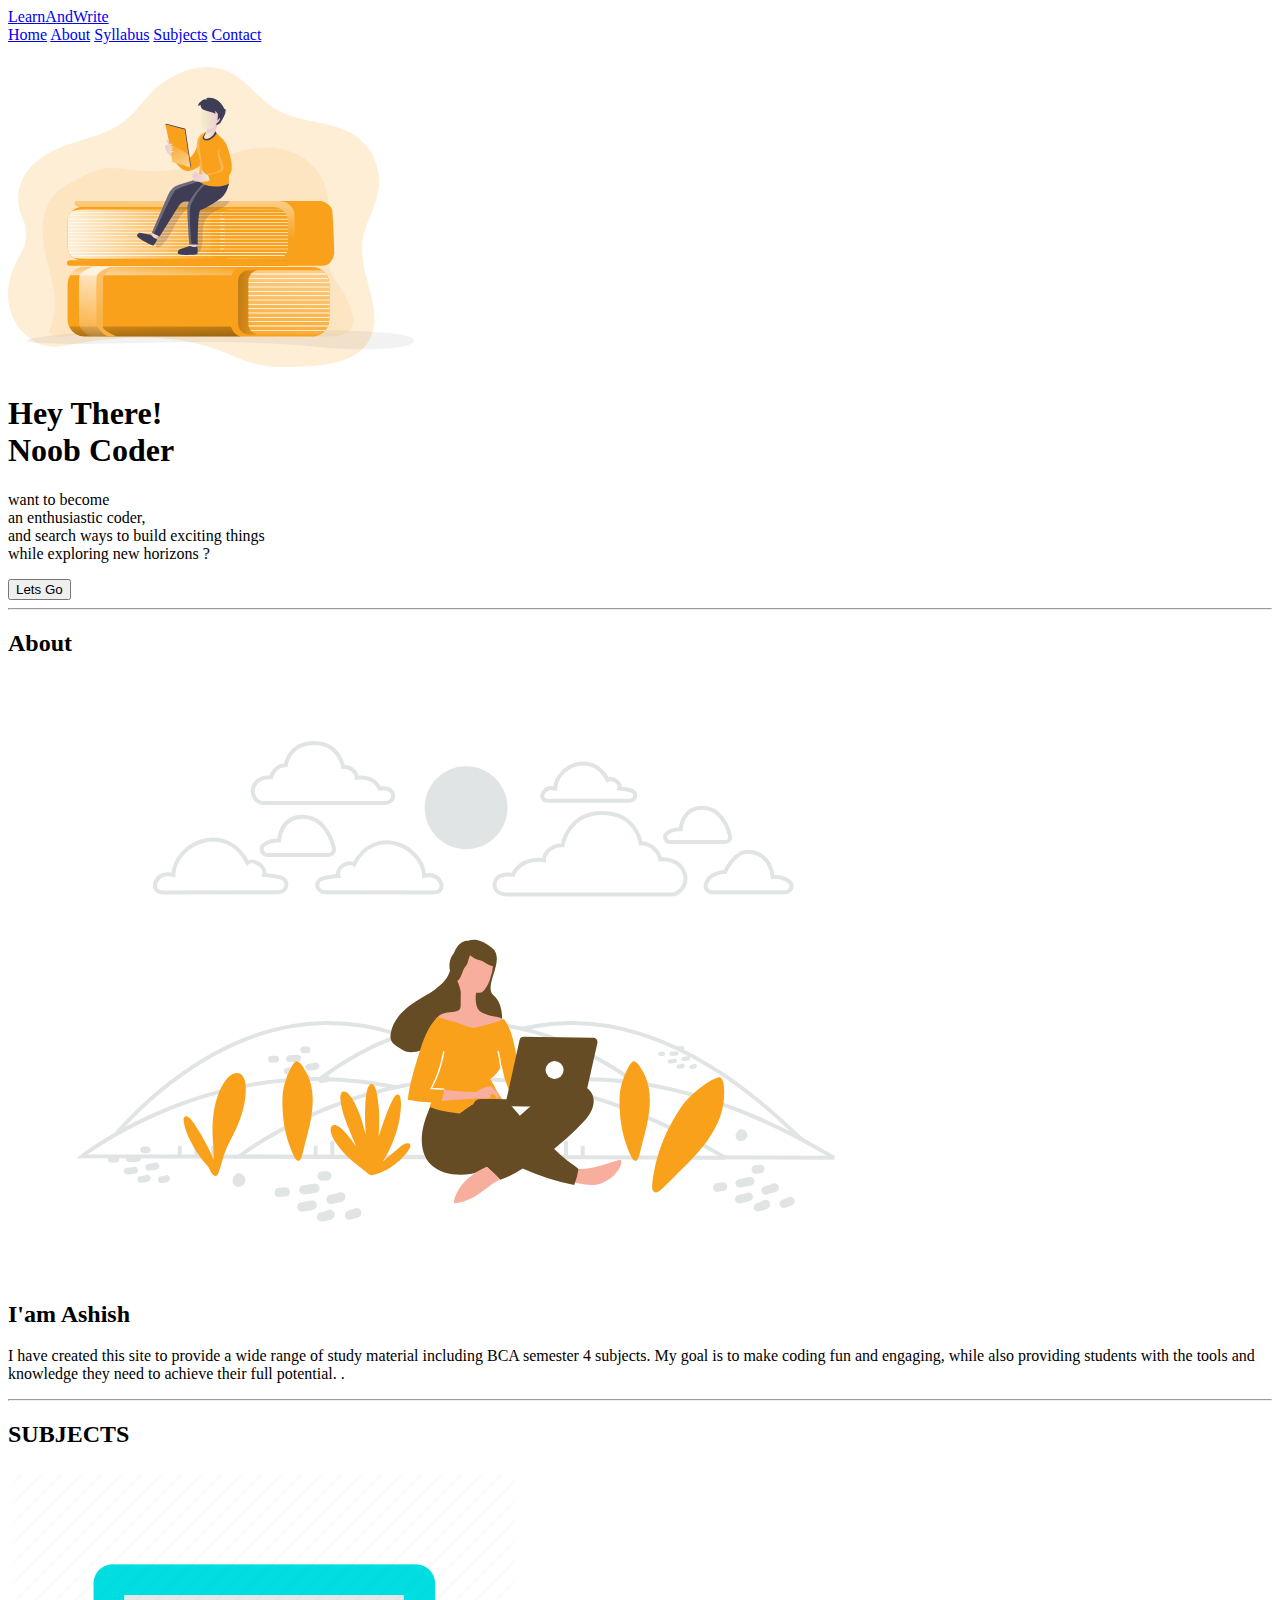
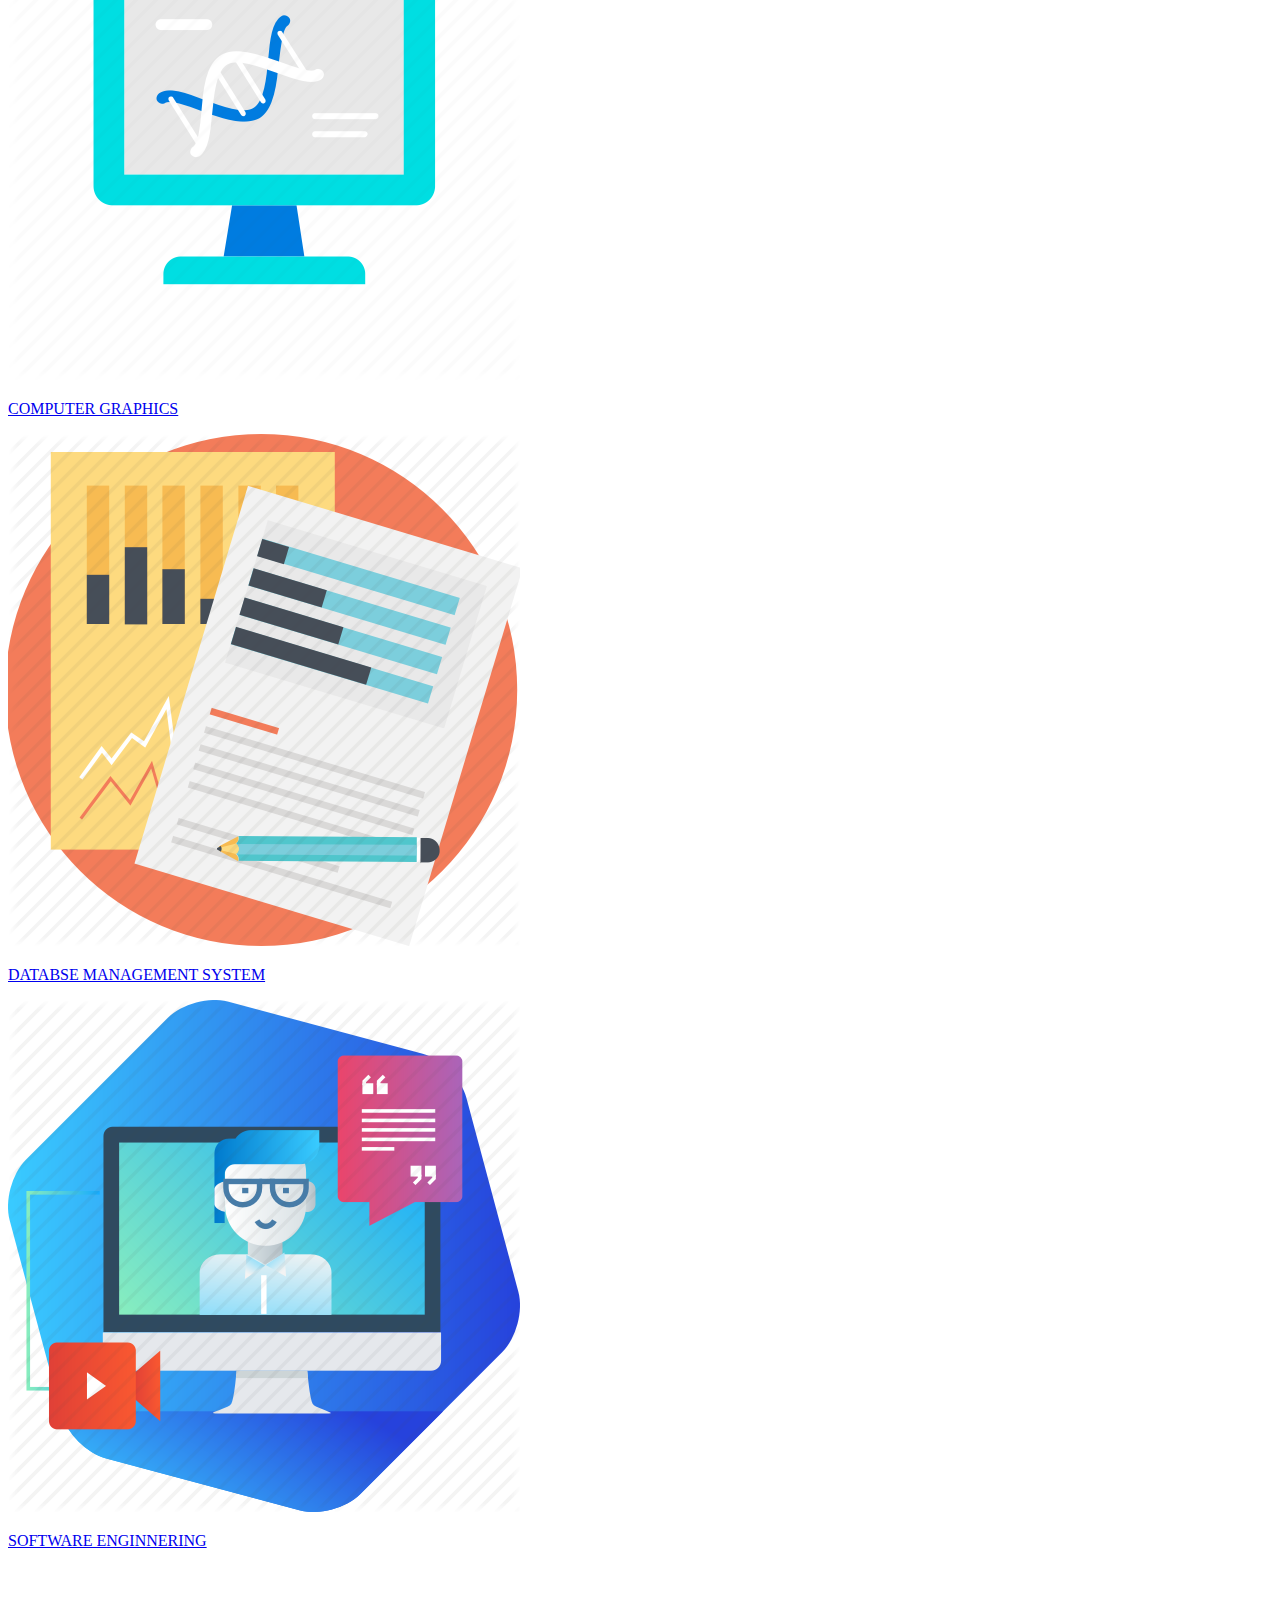
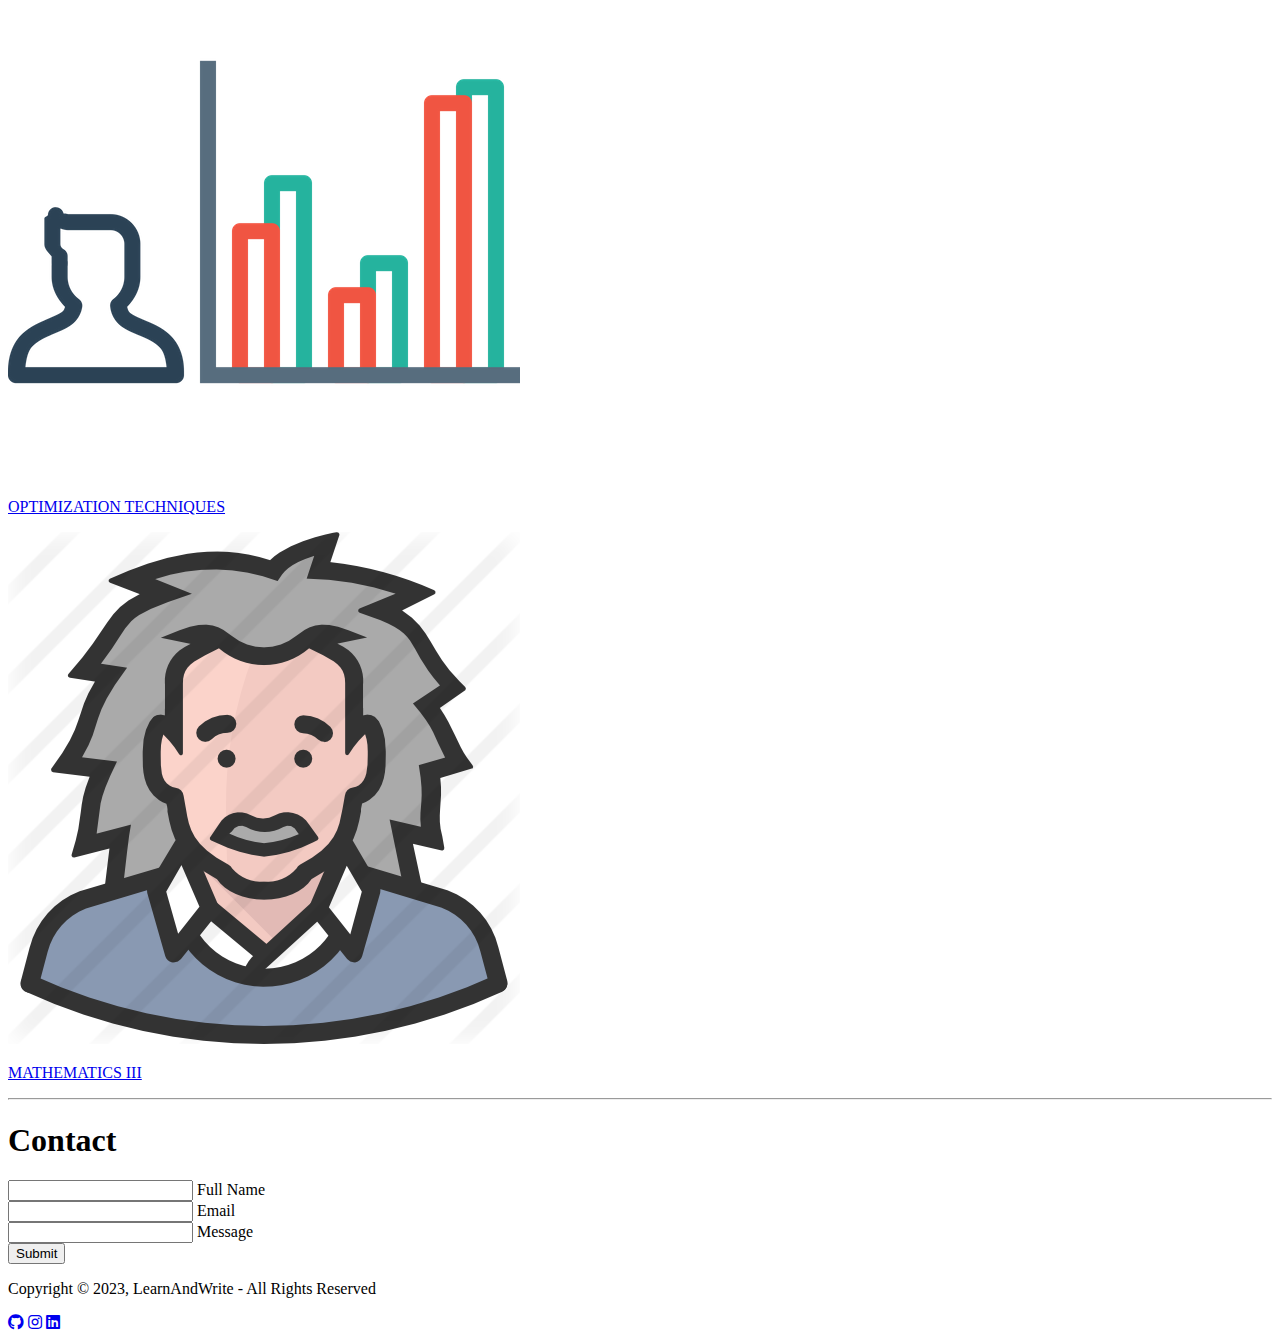
==== index.html @ 681d1bb4 "Add files via upload" ====
<!DOCTYPE html>
<html lang="en" xmlns:mso="urn:schemas-microsoft-com:office:office" xmlns:msdt="uuid:C2F41010-65B3-11d1-A29F-00AA00C14882">
<head>
  <meta charset="UTF-8" />
  <meta name="viewport" content="width=device-width, initial-scale=1.0" />
 
  <link rel="stylesheet" href="https://cdnjs.cloudflare.com/ajax/libs/font-awesome/5.15.1/css/all.min.css"/>
  <link rel="preconnect" href="https://fonts.gstatic.com" crossorigin />
  <link href="https://fonts.googleapis.com/css2?family=Baloo+Da+2:wght@400;500;600&family=Nunito:wght@300;400;600&display=swap" rel="stylesheet"/>
  <!-- <link rel="stylesheet" href="https://unpkg.com/swiper/swiper-bundle.css"> -->
  <title>bca-sem4</title>
  <link rel="stylesheet" href="/bca-sem4-main/assets/css/style.css" />
</head>
<body>

    <!-- Navbar -->
    <nav class="navbar">
        <div class="logo">
            <a href="#">
                <span>L</span>earn<span>A</span>nd<span>W</span>rite
            </a>
        </div>
        <div class="nav-list nav-link" id="sidenav">
            <a href="./index.html">Home</a>
            <a href="#about">About</a>
            <a href="https://www.vsicskanpur.org/docs/BCA-Syllabus-2021-new.pdf">Syllabus</a>
            <a href="#subjects">Subjects</a>
            <a href="#contact">Contact</a>
        </div>
    </nav>
    <!-- End of Navbar -->
    <!------------------>
    <!------ Menu ------>
    <!------------------>
    <div class="menu">
        <div class="line line-1"></div>
        <div class="line line-2"></div>
        <div class="line line-3"></div>
    </div>
    <!-- End of Menu -->


    <!------------------>
    <!-- Home section -->
    <!------------------>
    
    <h2 id="home"></h2>	
    <section class="home">
    <div class="background">
        <img src="./assets/images/home.svg" alt="background-image">
    </div>
    <!-- heading -->
    <div class="left-text">
        <h1>
            Hey There! <br>
            Noob Coder 
            <!-- <span>S</span>IMPLICITY IS THE <span>U</span> LTIMATE <span>S</span> OPHISTICATION -->
        </h1>
        <p>
            want to become  <br>
            an enthusiastic coder, <br>
            and search ways to build exciting things <br>
            while exploring new horizons ? 
        </p>
        <button onclick="window.location.href='#subjects';" class="custom-btn btn"><span>Lets Go</span></button>
        
    </div>

    </section>
    <hr>


    
    <!------------------>
    <!-- about page -->
    <!------------------>


<section class="about section " id="about">
  <h2 class="section-title">About</h2>
  <div class="about__container bd-grid">
              <div class="about__img">
                  <img src="./assets/images/about.svg" alt="about">
              </div>
                  
              <div class="content">
                      <h2 class="about__subtitle">I'am Ashish</h2>
                      <p class="about__text">I have created this site to provide a wide range of study material including BCA semester 4 subjects. My goal is to make coding fun and engaging, while also providing students with the tools and knowledge they need to achieve their full potential.  .</p>           
              </div>
  </div>
</div>
</section>
<!--  -->
<hr>
<!--  -->
    <!------------------>
    <!-- subjects page -->
    <!------------------>
	<div class="subjects-swipe" id="subjects">
  <div class="subjects" ><h2>SUBJECTS</h2></div>
  <a href="./assets/subjects/sub-1.html"><div class="s-card"><img src="./assets/images/computer-courses.png"><p>COMPUTER GRAPHICS</p></div></a>
  <a href="./assets/subjects/sub-2.html"><div class="s-card"><img src="./assets/images/papers.jpg"><p>DATABSE MANAGEMENT SYSTEM</p></div></a>
  <a href="./assets/subjects/sub-3.html"><div class="s-card"><img src="./assets/images/online-tutorials.png"><p>SOFTWARE ENGINNERING</p></div></a>
  <a href="./assets/subjects/sub-4.html"><div class="s-card"><img src="./assets/images/p3.png"><p>OPTIMIZATION TECHNIQUES</p></div></a>
  <a href="./assets/subjects/sub-5.html"><div class="s-card"><img src="./assets/images/q1.png"><p>MATHEMATICS III</p></div></a>
  
	</div>






    <!------------------>
    <!-- contact page -->
    <!------------------>
    <hr>
    <section class="contact" id="contact">
        <div class="contact-wrapper">
          <div class="contact-left"></div>
          <div class="contact-right">
            <h1 class="contact-heading">Contact</h1>
            <form>
              <div class="input-group">
                <input type="text" class="field" />
                <label class="input-label">Full Name</label>
              </div>
              <div class="input-group">
                <input type="email" class="field" />
                <label class="input-label">Email</label>
              </div>
              <div class="input-group">
                <input type="text" class="field" />
                <label class="input-label">Message</label>
                <!-- <textarea class="field"></textarea>
                <label class="message">Message</label> -->
              </div>
              <!-- <input type="submit" class="custom-btn btn" value="Submit" /> -->
              <button class="custom-btn btn"><span>Submit</span></button>
            </form>
          </div>
        </div>
      </section>
      

    <!------------------>
    <!-- footer page -->
    <!------------------>



      <footer class="footer">
        <div class="footer-content">
          <p class="copyright">
            Copyright &copy; 2023, LearnAndWrite - All Rights Reserved
          </p>
          <div class="social-list">
            <a href="https://github.com/680ashish"><i class="fab fa-github"></i></a>
            <a href="https://www.instagram.com/ashish_pandey72/"><i class="fab fa-instagram"></i></a>
            <a href="https://www.linkedin.com/in/ashish-pandey-18b52825a/"><i class="fab fa-linkedin"></i></a>
          </div>
        </div>
      </footer>
          </div>





  
    <!-- <script src="https://unpkg.com/swiper/swiper-bundle.js"></script> -->
    <script src="./assets/js/script.js"></script>
</body>
</html>
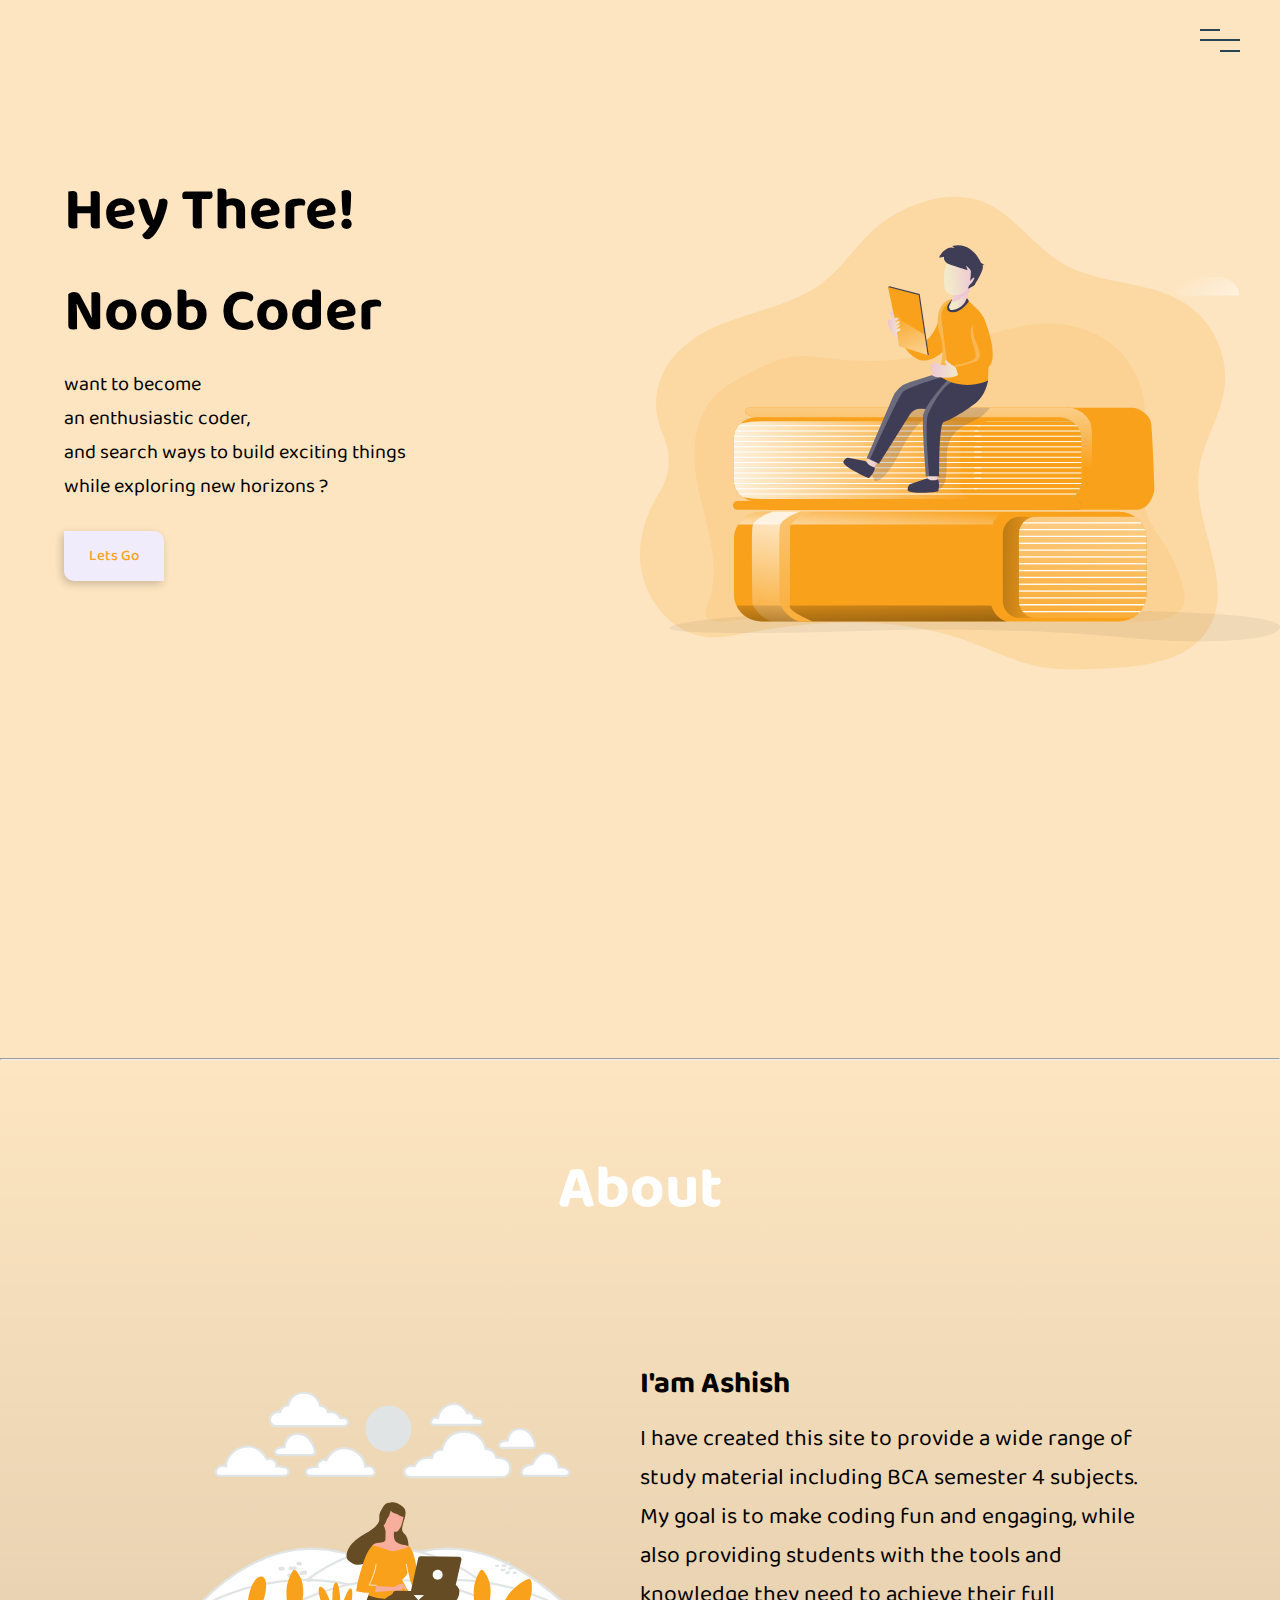
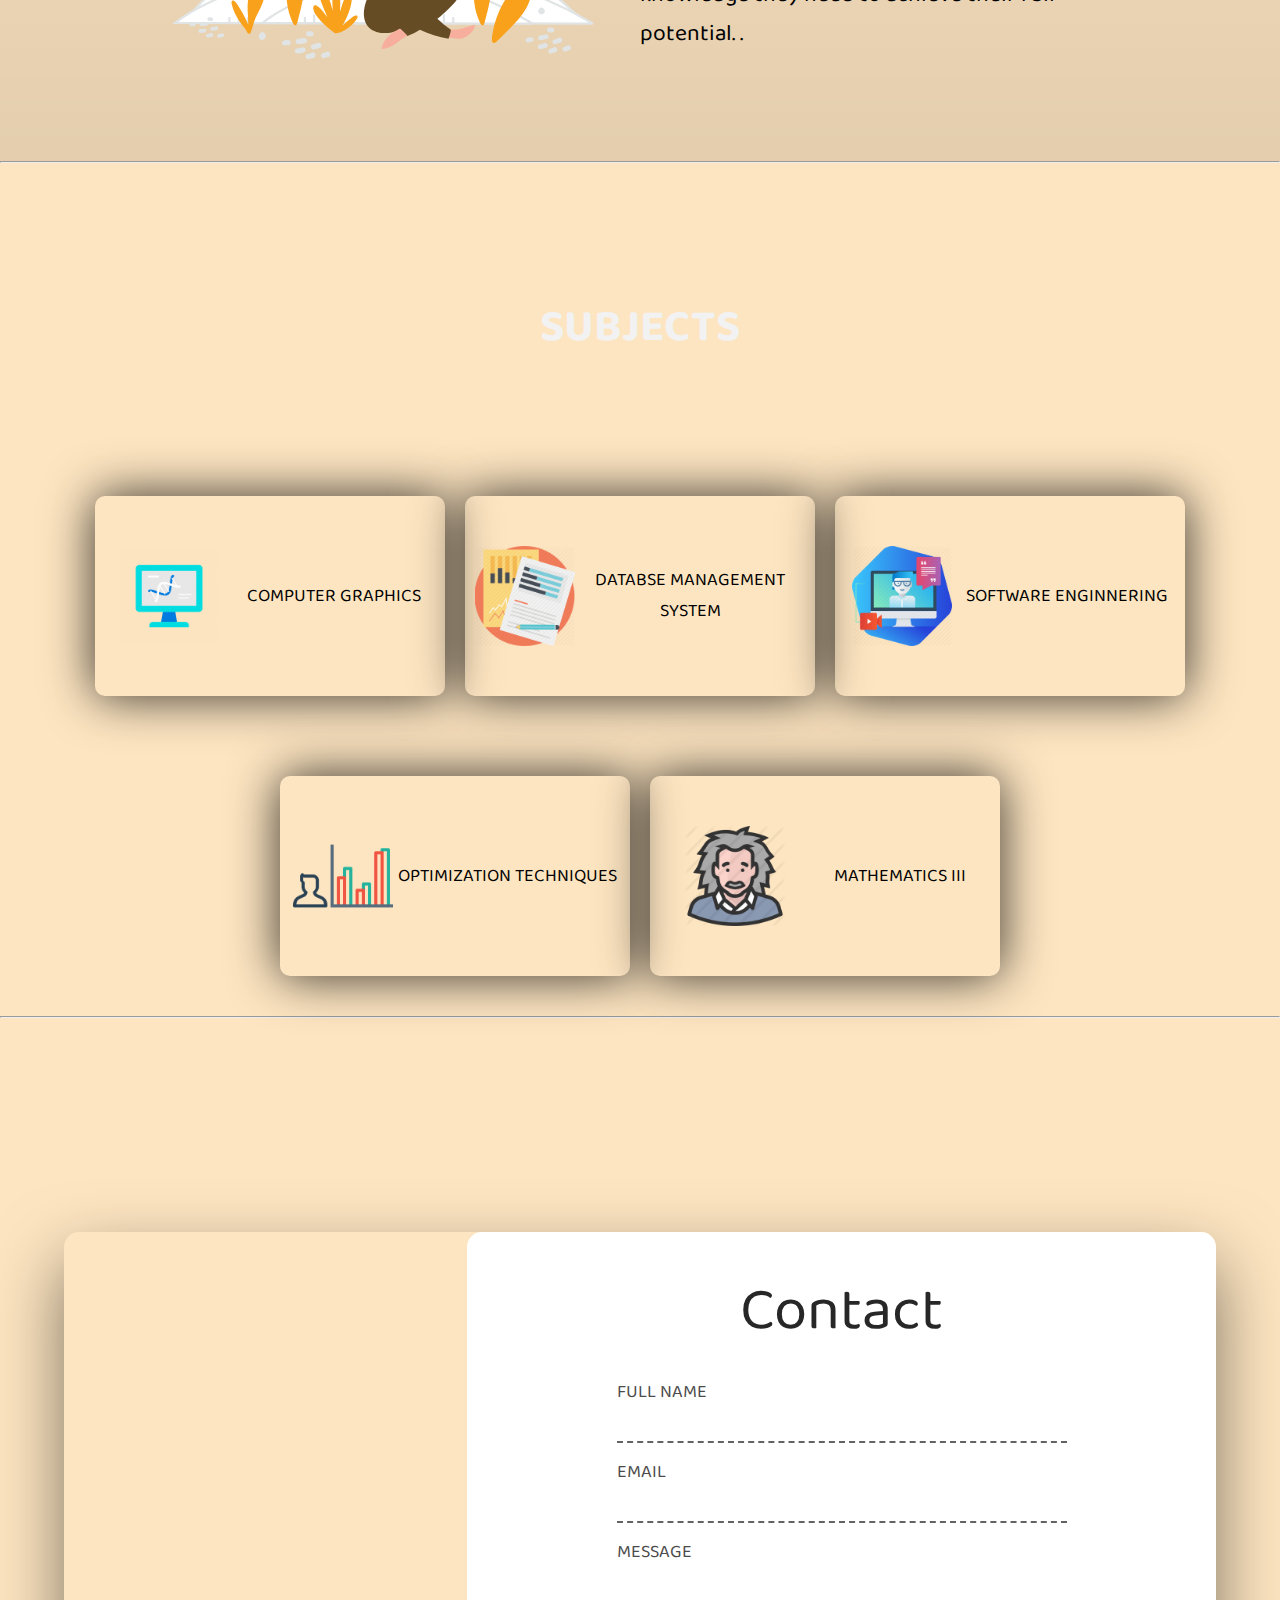
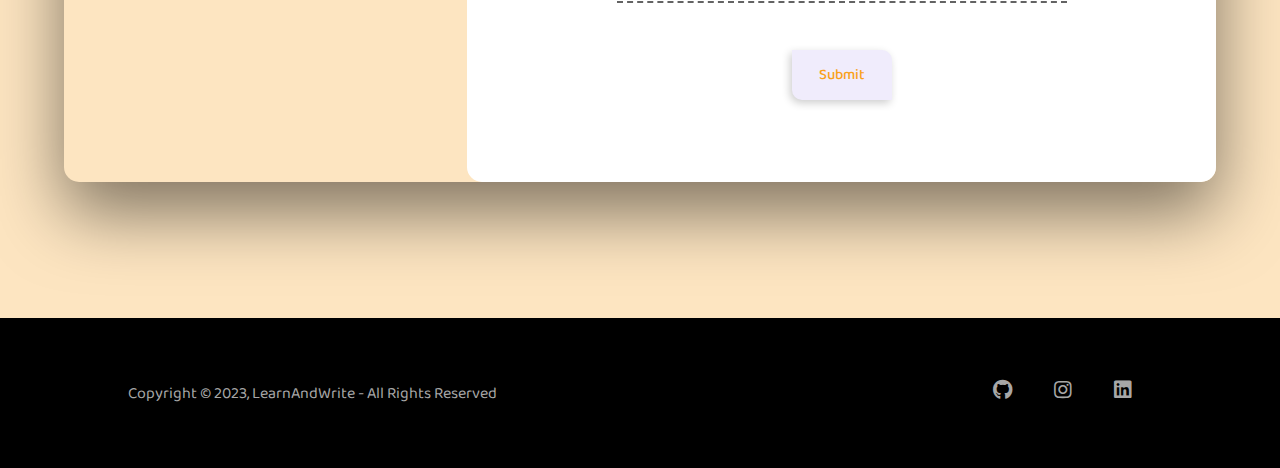
==== commit bbfca016: "Update index.html" ====
--- a/index.html
+++ b/index.html
@@ -9,7 +9,7 @@
   <link href="https://fonts.googleapis.com/css2?family=Baloo+Da+2:wght@400;500;600&family=Nunito:wght@300;400;600&display=swap" rel="stylesheet"/>
   <!-- <link rel="stylesheet" href="https://unpkg.com/swiper/swiper-bundle.css"> -->
   <title>bca-sem4</title>
-  <link rel="stylesheet" href="/bca-sem4-main/assets/css/style.css" />
+  <link rel="stylesheet" href="style.css" />
 </head>
 <body>
 
--- a/style.css
+++ b/style.css
@@ -0,0 +1,699 @@
+/* Common Styles */
+* {
+  margin: 0;
+  padding: 0;
+  box-sizing: border-box;
+  outline: none;
+  text-decoration: none;
+  list-style-type: none;
+  font-family: "Baloo Da 2", cursive;
+}
+
+html {
+  font-size: 62.5%;
+  scroll-behavior: smooth;
+}
+body{
+  background-color: #fde5c1;
+  background-size: cover
+}
+
+/* End of Common Styles */
+
+/* Navbar */
+.navbar {
+  width: 100%;
+  height: 8rem;
+  background-color: #fff;
+  backdrop-filter: blur(5px);
+  border-radius: 0 0 20px 20px;
+  position: fixed;
+  top: -8rem;
+  z-index: 10;
+  padding: 3rem;
+  transition: height 0.5s;
+  animation: animateNavbar 1s 0.5s forwards;
+}
+
+@keyframes animateNavbar {
+  0% {
+    top: -8rem;
+  }
+  100% {
+    top: 0;
+  }
+}
+
+.navbar.change {
+  height: 100vh;
+}
+
+.logo {
+  position: absolute;
+  top: 1.5rem;
+  left: 4rem;
+}
+
+.logo a {
+  font-family: "Baloo Da 2", cursive;
+  font-weight: bold;
+
+  font-size: 2.5rem;
+  letter-spacing: 0.1rem;
+}
+
+.logo span {
+  font-family: "Baloo Da 2", cursive;
+  font-size: 3.5rem;
+  font-weight: bold;
+  color: #f9a11b;
+}
+
+.nav-list {
+  position: absolute;
+  top: 17%;
+  left: 50%;
+  transform: translateX(-50%);
+  display: flex;
+  flex-direction: column;
+  align-items: center;
+  opacity: 0;
+  visibility: hidden;
+  transition: all 0.2s;
+}
+
+.change .nav-list {
+  opacity: 1;
+  visibility: visible;
+  transition: all 0.7s 0.5s;
+}
+
+.nav-link a {
+  font-family: "Baloo Da 2", cursive;
+  font-size: 4rem;
+  letter-spacing: 0.3rem;
+  color: #274555;
+  margin: 2rem 0;
+  transition: color 0.4s;
+}
+
+.nav-link a:hover {
+  color: #f9a11b;
+}
+/* End of Navbar */
+
+/* Menu */
+.menu {
+  width: 4rem;
+  height: 4rem;
+  position: fixed;
+  top: 2rem;
+  right: 4rem;
+  z-index: 100;
+  display: flex;
+  flex-direction: column;
+  justify-content: space-evenly;
+  cursor: pointer;
+}
+
+.line {
+  width: 100%;
+  height: 0.2rem;
+  background-color: #274555;
+  transition: transform 0.3s;
+}
+
+.line-1 {
+  width: 50%;
+}
+
+.change .line-1 {
+  transform: translate(100%, 1rem) rotate(-35deg);
+  transform-origin: right;
+}
+
+.line-3 {
+  width: 50%;
+  margin-left: auto;
+}
+
+.change .line-3 {
+  transform: translateY(-1rem) rotate(35deg);
+  transform-origin: right;
+}
+/*End of Menu */
+
+@media (max-width: 500px) {
+  html {
+    font-size: 30%;
+  }
+
+  .banner-heading span {
+    font-size: 4.5rem;
+    letter-spacing: 2rem;
+  }
+
+  @keyframes animateHeading {
+    0% {
+      transform: translateZ(8rem);
+      opacity: 0;
+      letter-spacing: 2rem;
+    }
+    3% {
+      transform: translateZ(0);
+      opacity: 1;
+      letter-spacing: 1rem;
+    }
+    25% {
+      transform: translateZ(0);
+      opacity: 1;
+      letter-spacing: 1rem;
+    }
+    28% {
+      transform: translateZ(8rem);
+      opacity: 0;
+      letter-spacing: 2rem;
+    }
+    100% {
+      transform: translateZ(8rem);
+      opacity: 0;
+      letter-spacing: 2rem;
+    }
+  }
+}
+/* End of Responsive */
+
+
+/* ------------------------------ */
+/* -------- home-section --------*/
+/* ---------------------------- */
+
+
+/* background */
+
+.background img {
+  background-size: 10px;
+  display:flex;
+  margin-top: 15%;
+  margin-left:auto;
+  width: 50%;
+	margin-bottom: 30%;
+  
+}
+@media only screen and (max-width: 480px) {
+  .background img {
+    margin-top: 100em;
+    /* display: -webkit-box; */
+    width: 80%;
+    margin-right: 8rem;
+
+  }
+}
+
+/* heading text */
+.left-text{
+  position: absolute;
+  margin-top: -70%;
+  /* border: #9e0e09 solid 3px; */
+  padding-left: 5%;
+  
+}
+hr{
+  color: black;
+}
+@media screen and (min-width: 601px) {
+  .left-text {
+    font-size: 20px;
+  }
+}
+
+/* If the screen size is 600px wide or less, set the font-size of <div> to 30px */
+@media screen and (max-width: 600px) {
+  .left-text {
+    margin-top: -180%;
+    font-size: 15px;
+    /* align-items: center; */
+    margin-left: 5%;
+   
+  }
+
+}
+.left-text h1{
+  padding-bottom: 1%;
+  font-size: 3em;
+}
+.left-text p{
+  margin-bottom: 3%;
+  
+}
+
+
+
+
+button {
+  margin: 5% 0 0 0;
+}
+.custom-btn {
+  width: 100px;
+  height: 50px;
+  color: #f9a11b;
+  border-top-right-radius: 10px;
+  border-bottom-left-radius: 10px;
+ 
+  font-family: "Baloo Da 2", cursive;
+  font-weight: 500;
+  background: transparent;
+  cursor: pointer;
+  transition: all 0.3s ease;
+  position: relative;
+  display: inline-block;
+  outline: none;
+}
+
+/* */
+.btn {
+  background-color: #f0ecfc;
+  border: none;
+  box-shadow: -2px 3px 9px 0px rgba(0,0,0,0.2);
+}
+.btn span {
+  font-size: 15px;
+  width: 100%;
+}
+
+
+.btn:hover {
+  background-color: #ffd493;
+}
+.btn span:hover {
+  color: #274555;
+  font: bold;
+}
+@media (max-width: 700px){
+  .btn {
+    margin-top: 1%;
+    width: 56rem;
+}
+}
+
+/* --------------------------------------- */
+/* ----- About ----- */
+/* --------------------------------------- */
+.bd-grid {
+  max-width: 1024px;
+  display: grid;
+  margin-left: 1rem;
+  margin-right:1rem;
+}
+
+.section-title {
+  position: relative;
+  font-size: 6em;
+  color: white;
+  margin-top:1rem;
+  margin-bottom: 2rem;
+  text-align: center;
+}
+
+
+.section {
+  padding-top: 3rem;
+  padding-bottom: 2rem;
+  background-image: linear-gradient(rgba(0,0,0,0),rgba(0,0,0,0.1));
+}
+
+.about__container {
+  row-gap: 2rem;
+  text-align: center;
+}
+
+.about__subtitle {
+  margin-bottom: 1rem;
+  font-size: 30px;
+}
+
+.about__img {
+  justify-self: center;
+}
+
+.about__img img {
+  margin-top: 15%;
+  width: 300px;
+  
+  border-radius: 10px;
+  margin-bottom: 7%;
+}
+/* .about__img img:hover{
+  -webkit-transform: scale(0.8);
+    -ms-transform: scale(0.8);
+    transform: scale(0.8);
+    transition: .5s ease;
+} */
+.about__text{
+  font-size: 2.3rem;
+}
+@media screen and (min-width: 576px){
+  .about__container {
+    grid-template-columns: repeat(2, 1fr);
+    align-items: center;
+    text-align: initial;
+  }
+  
+
+}
+@media screen and (min-width: 768px){
+
+  .section {
+    padding-top: 7rem;
+    padding-bottom: 3rem;
+  }
+  .section-title {
+    margin-bottom:3rem;
+  }
+  .section-title::after {
+    width: 80px;
+    top: 3rem;
+  }
+  .about__container {
+    padding-top: 1rem;
+  }
+  .about__img img {
+    width: 500px;
+  }
+  
+}
+
+
+@media screen and (min-width: 992px) {
+  .bd-grid {
+    margin-left: auto;
+    margin-right: auto;
+  }
+}
+
+/* ------------------------------ */
+/* -------- subject-section --------*/
+/* ---------------------------- */
+
+.subjects-swipe .subjects{
+  /* margin-left: 100%;
+  margin-right: 100%;
+  margin-top: 10%;
+  margin-bottom: 10%; */
+  margin: 10% 100% 7% 100%;
+  color: #f2f2f2;
+  font-size: 30px;
+}
+
+
+.subjects-swipe {
+	display: flex;
+	flex-wrap: wrap;
+	justify-content: center;
+	align-items: center;
+	background-image: linear-gradient(rgba(0,0,0,0),rgba(0,0,0,0.1));
+	background-size: cover;
+	background-attachment: fixed;
+}
+.subjects-swipe .s-card img {
+	width: 100px;
+}
+.subjects-swipe a {
+	padding: 0;
+	margin: 40px 10px;
+}
+.subjects-swipe .s-card {
+	display: flex;
+	justify-content: space-around;
+	padding: 10px;
+	align-items: center;
+	text-align: center;
+	width: 350px;
+	height: 200px;
+	box-shadow: inset 0 0 20px rgba(255,255,255,0.05),0 0 50px rgba(0,0,0,0.8);
+	border-radius: 10px;
+	cursor: pointer;
+	transition-duration: .5s;
+}
+.subjects-swipe .s-card p {
+	color: #000000;
+	font-size: 1.8em;
+	font-family: "Baloo Da 2", cursive;
+}
+.subjects-swipe .s-card:hover {
+	box-shadow: 0 0 50px rgba(255,255,255,0.8);
+	transform: translateY(-10px);
+}
+
+
+@media only screen and (max-width: 600px) {
+  .subjects-swipe .s-card p {
+    font-size: 3em;
+  }
+  .section-title {
+    font-size: 12em;
+  }
+}
+
+
+
+/* ------------------------------ */
+/* -------- contact-section --------*/
+/* ---------------------------- */
+
+
+
+
+
+.contact {
+  padding-top: 6%;
+  width: 100%;
+  height: 100vh;
+  background-color: #ff000000;
+  display: flex;
+  justify-content: center;
+  align-items: center;
+
+}
+
+.contact-wrapper {
+  width: 60%;
+  height: 75rem;
+  display: flex;
+  box-shadow: 0 3rem 7rem rgba(0, 0, 0, 0.5);
+  border-radius: 15px;
+}
+
+.contact-left {
+ 
+  border-radius: 15px;
+  width: 35%;
+  background:url(/bca-sem4-main/assets/images/contact-bg.jpg) center no-repeat;
+  background-size: cover;
+}
+
+.contact-right {
+  border-radius: 15px;
+  background-color: white;
+  width: 65%;
+  /* background-color: #eee; */
+  padding: 3rem 10rem 10rem 10rem;
+}
+
+.contact-heading {
+  font-family: "Baloo Da 2", serif;
+  font-size: 6rem;
+  font-weight: 300;
+  color: #272727;
+  margin-bottom: 5rem;
+  text-align: center;
+}
+
+.contact-right form {
+  width: 100%;
+  display: flex;
+  flex-direction: column;
+  align-items: center;
+}
+
+.input-group {
+  position: relative;
+}
+
+.field {
+  width: 45rem;
+  background-color: transparent;
+  border: none;
+  border-bottom: 0.2rem dashed #636363;
+  margin: 3rem 0;
+  padding: 1rem 1rem 1rem 0;
+  font-family: "Baloo Da 2", cursive;
+  font-size: 1.6rem;
+  color: #4b4b4b;
+}
+
+.input-group input {
+  height: 4rem;
+}
+
+.input-group textarea {
+  max-height: 10rem;
+  max-width: 45rem;
+}
+
+.field:focus {
+  border-bottom-style: solid;
+}
+
+.input-group label {
+  position: absolute;
+  left: 0;
+  font-family: "Baloo Da 2", serif;
+  font-size: 1.8rem;
+  color: #4b4b4b;
+  text-transform: uppercase;
+  pointer-events: none;
+  transition: all 0.3s;
+}
+
+.input-label {
+  bottom: 5.5rem;
+}
+
+.message {
+  bottom: 8rem;
+}
+
+.field:focus ~ label {
+  transform: translateY(-1rem);
+  font-size: 1.8rem;
+}
+
+/* .submit-btn {
+  width: 45rem;
+  height: 5rem;
+  background-color: #c29525;
+  color: #fff;
+  border: none;
+  margin-top: 2rem;
+  font-family: "Muli", serif;
+  font-size: 2rem;
+  font-weight: 300;
+  text-transform: uppercase;
+  letter-spacing: 0.2rem;
+  cursor: pointer;
+  text-shadow: 0 0.1rem 0.3rem rgba(0, 0, 0, 0.5);
+  box-shadow: 0 0.1rem 0.3rem rgba(0, 0, 0, 0.3);
+} */
+
+.footer {
+  width: 100%;
+  height: 15rem;
+  /* background-color: #17181b; */
+  background-color: black;
+  display: flex;
+  justify-content: center;
+  align-items: center;
+}
+
+.footer-content {
+  width: 60%;
+  display: flex;
+  justify-content: space-between;
+}
+
+.copyright {
+  font-family: "Baloo Da 2", serif;
+  font-size: 1.6rem;
+  color: #a7a7a7;
+}
+
+.social-list a {
+  margin: 0 2rem;
+}
+
+.social-list i {
+  font-size: 2rem;
+  color: #a7a7a7;
+}
+
+
+@media (max-width: 1500px){
+  
+  .contact-wrapper {
+    width: 80%;
+    height: 65rem;
+  }
+
+  .footer-content {
+    width: 80%;
+  }
+}
+@media (max-width: 1300px){
+  .contact-wrapper {
+    width: 90%;
+    height: 55rem;
+  }
+
+  .contact-heading {
+    margin-bottom: 2rem;
+  }
+
+  .field {
+    margin: 2rem 0;
+  }
+  
+}
+@media (max-width: 1000px){
+  
+  .contact-left {
+    width: 0;
+  }
+
+  .contact-right {
+    width: 100%;
+  }
+
+  .field {
+    width: 55rem;
+  }
+
+  .input-group textarea {
+    max-width: 5rem;
+  }
+
+  .submit-btn {
+    width: 55rem;
+  }
+
+  .footer-content {
+    flex-direction: column;
+    align-items: center;
+    text-align: center;
+    width: 50%;
+  }
+
+  .copyright {
+    order: 1;
+    margin-top: 3rem;
+  }
+}
+
+@media (max-width: 700px) {
+  
+  .input-group textarea {
+    max-width: 350rem;
+  }
+
+  .btn {
+    margin-top: 1%;
+    width: 20rem;
+  }
+  .contact{
+    margin: 0;
+    padding: 0;
+    height: 50vh;
+    width: 100%;
+  }
+  
+}
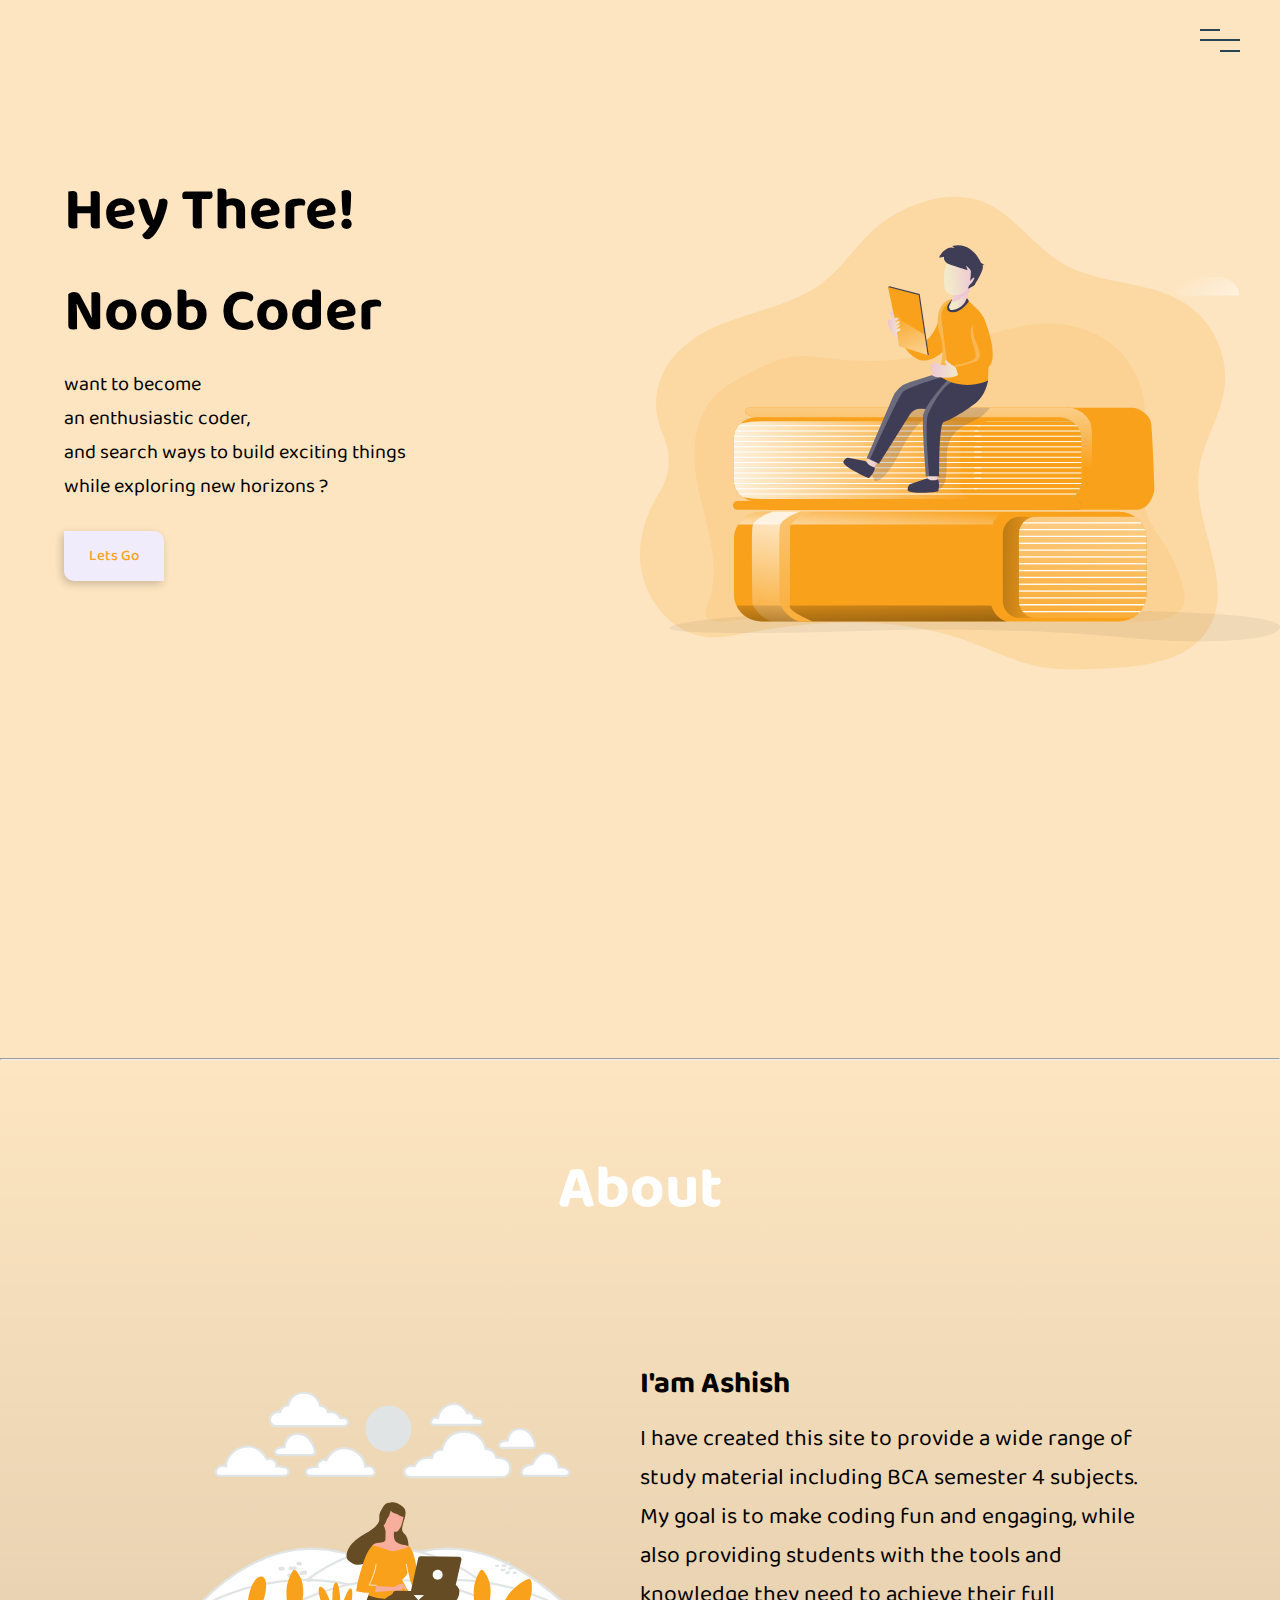
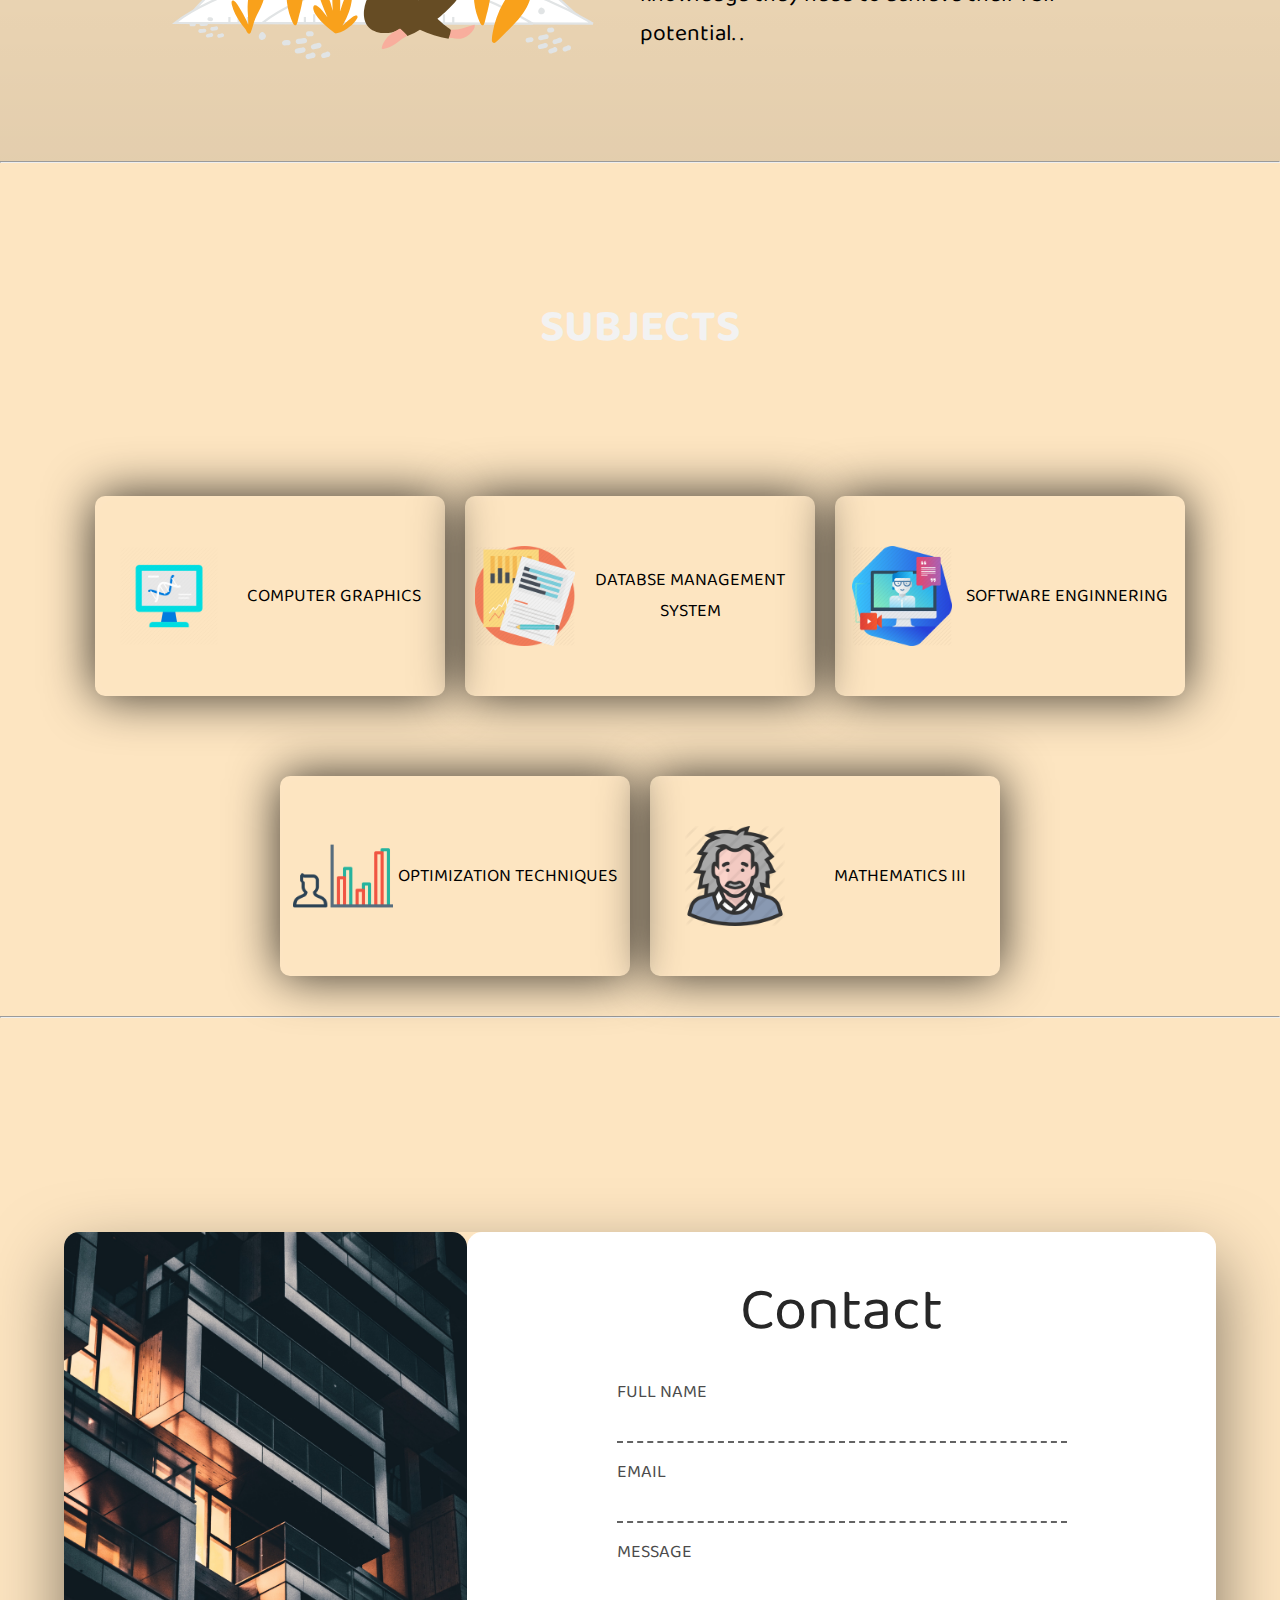
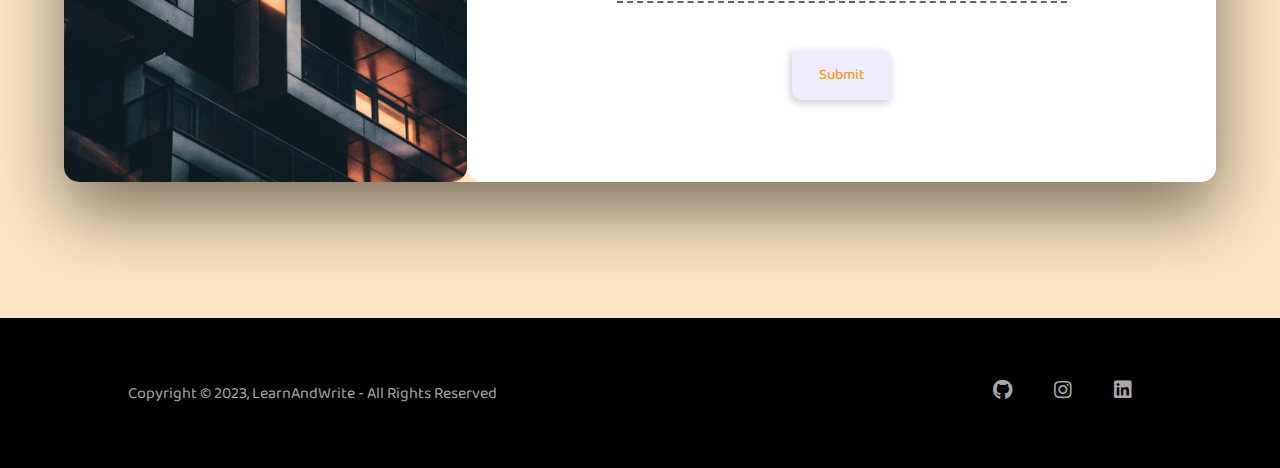
==== commit 9d4efbef: "Update index.html" ====
--- a/index.html
+++ b/index.html
@@ -23,7 +23,7 @@
         <div class="nav-list nav-link" id="sidenav">
             <a href="./index.html">Home</a>
             <a href="#about">About</a>
-            <a href="https://www.vsicskanpur.org/docs/BCA-Syllabus-2021-new.pdf">Syllabus</a>
+            <a href="https://www.vsicskanpur.org/docs/BCA-Syllabus-2021-new.pdf" target="_blank">Syllabus</a>
             <a href="#subjects">Subjects</a>
             <a href="#contact">Contact</a>
         </div>
--- a/style.css
+++ b/style.css
@@ -82,6 +82,12 @@
   transition: all 0.2s;
 }
 
+@media only screen and (max-width: 600px) {
+	.nav-list{
+		top:25%;
+	}
+
+}
 .change .nav-list {
   opacity: 1;
   visibility: visible;
@@ -488,7 +494,7 @@
  
   border-radius: 15px;
   width: 35%;
-  background:url(/bca-sem4-main/assets/images/contact-bg.jpg) center no-repeat;
+  background:url(/assets/images/contact-bg.jpg) center no-repeat;
   background-size: cover;
 }
 
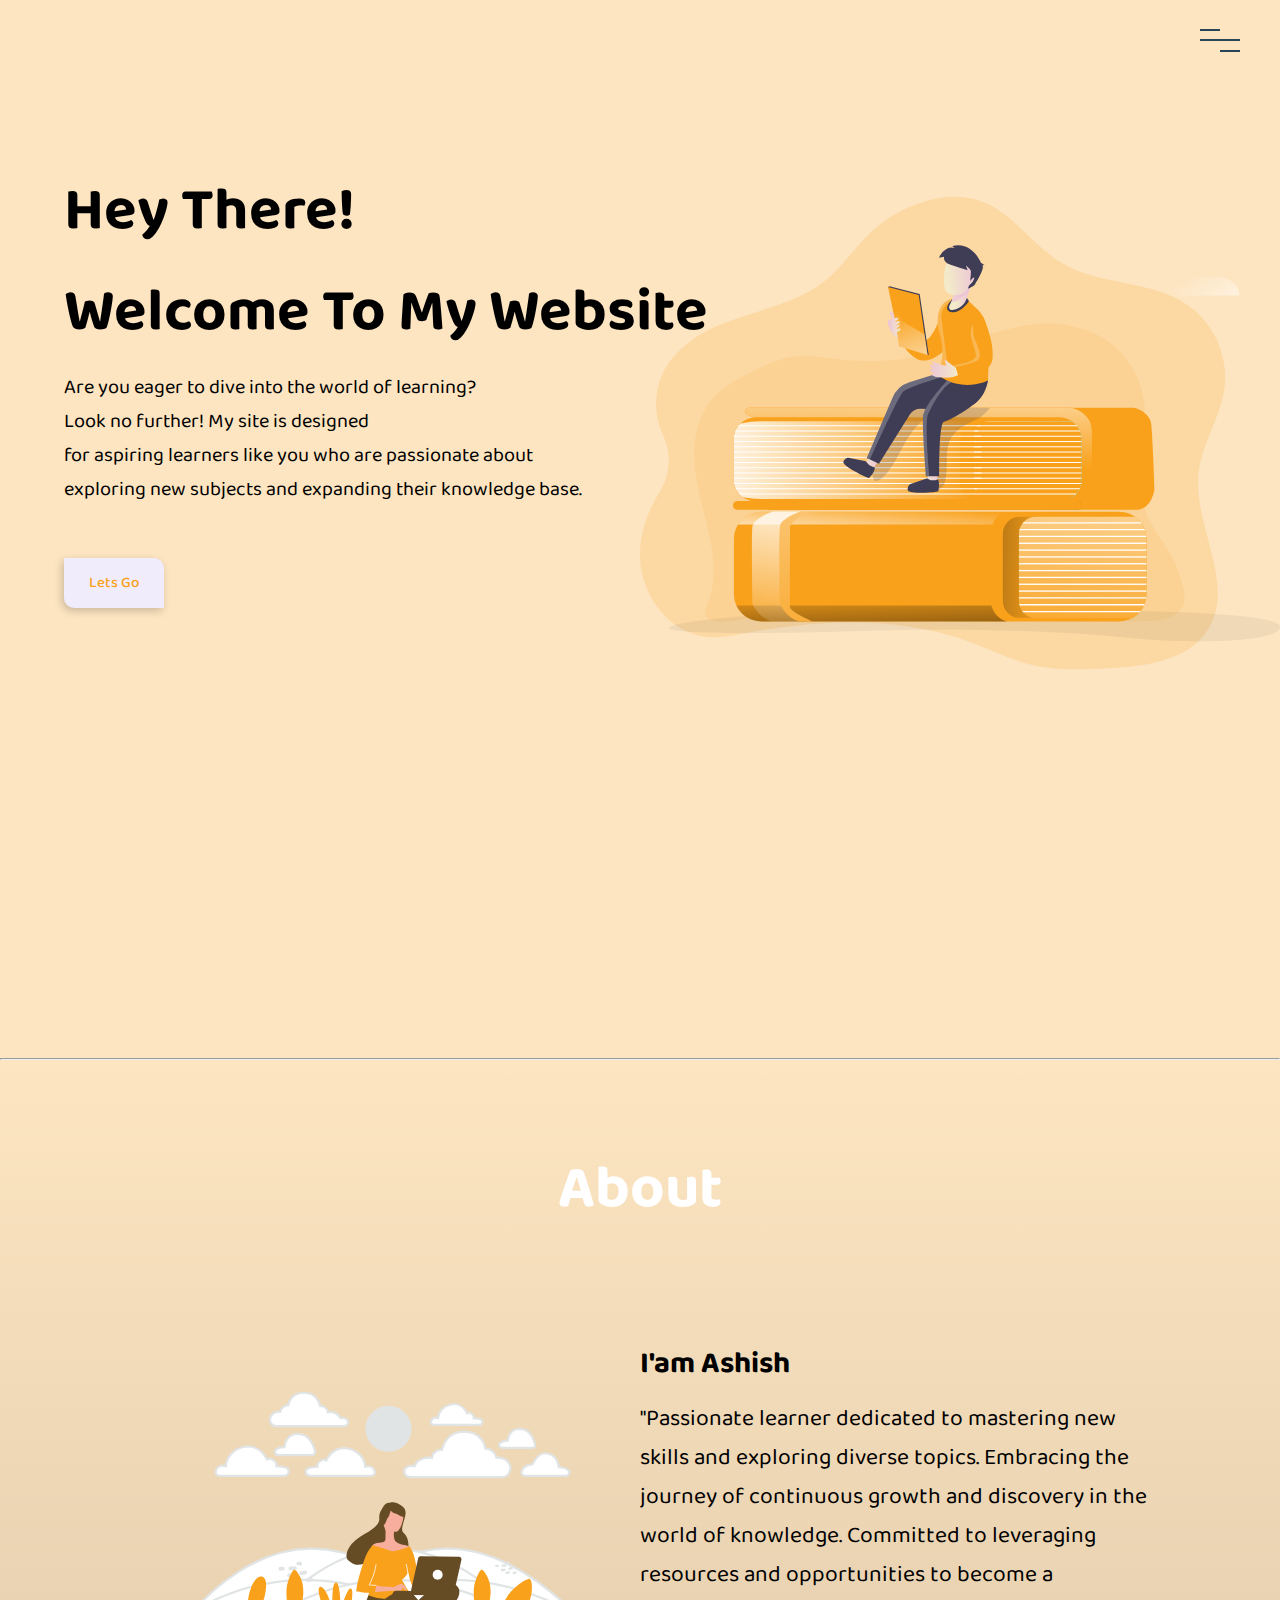
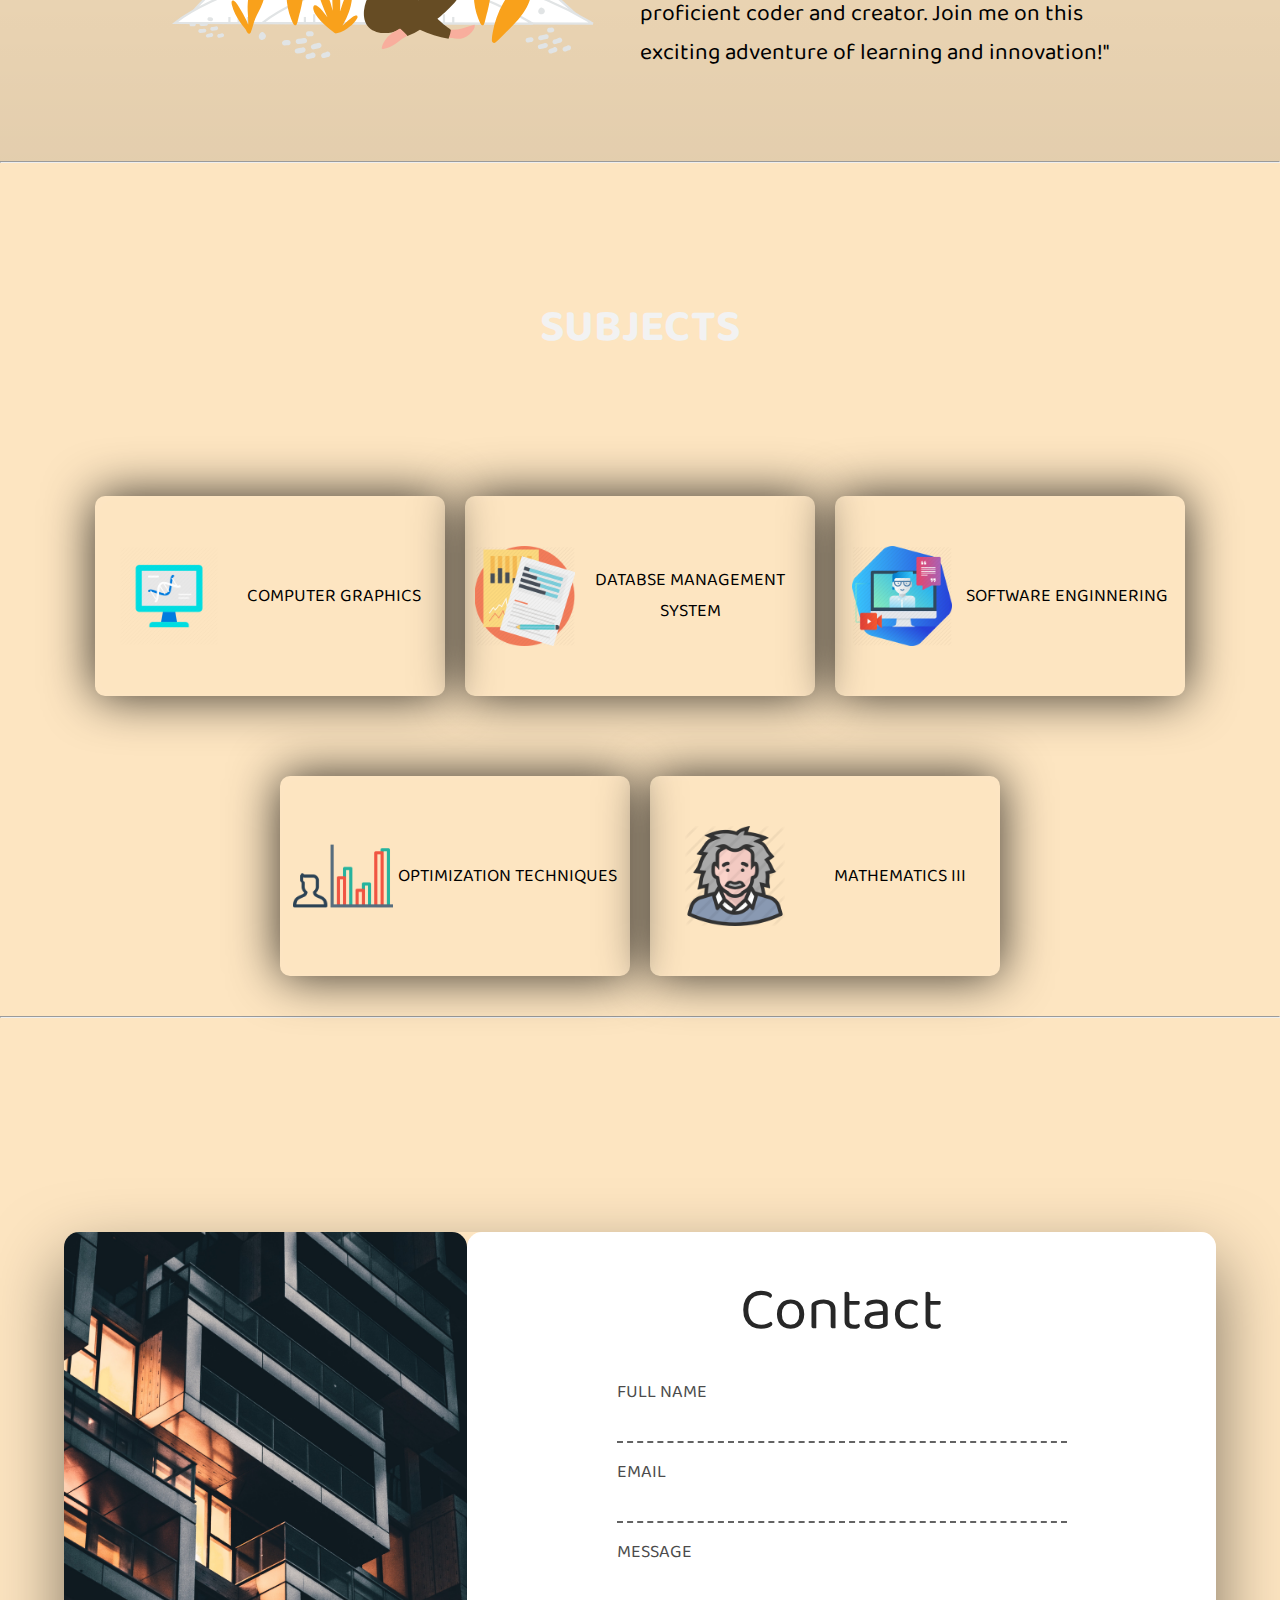
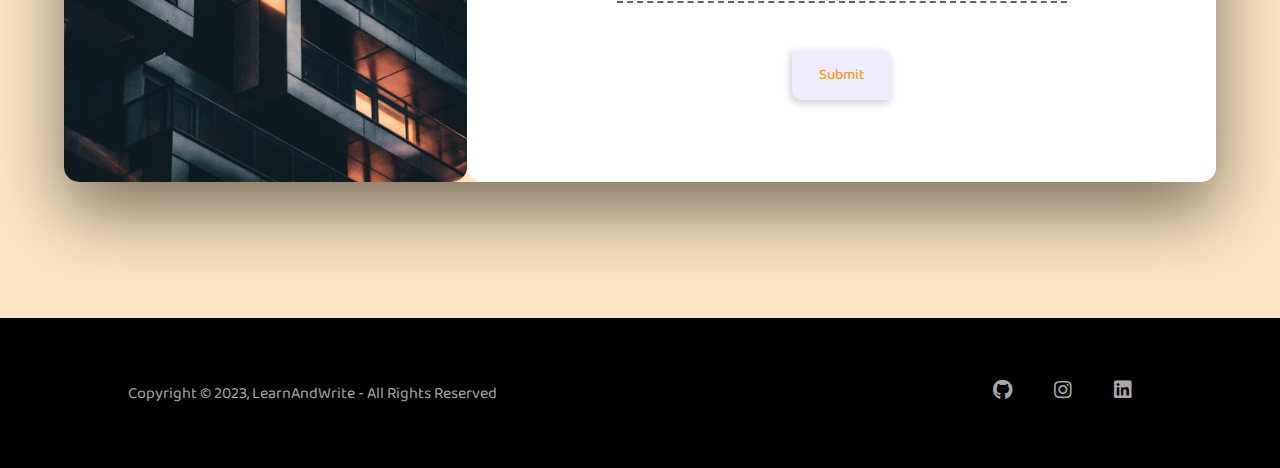
==== commit f3216681: "Update index.html" ====
--- a/index.html
+++ b/index.html
@@ -3,12 +3,12 @@
 <head>
   <meta charset="UTF-8" />
   <meta name="viewport" content="width=device-width, initial-scale=1.0" />
- 
+  <link rel="shortcut icon" href="./assets/images/favicon.ico" />
   <link rel="stylesheet" href="https://cdnjs.cloudflare.com/ajax/libs/font-awesome/5.15.1/css/all.min.css"/>
   <link rel="preconnect" href="https://fonts.gstatic.com" crossorigin />
   <link href="https://fonts.googleapis.com/css2?family=Baloo+Da+2:wght@400;500;600&family=Nunito:wght@300;400;600&display=swap" rel="stylesheet"/>
   <!-- <link rel="stylesheet" href="https://unpkg.com/swiper/swiper-bundle.css"> -->
-  <title>bca-sem4</title>
+  <title>learn and write</title>
   <link rel="stylesheet" href="style.css" />
 </head>
 <body>
@@ -53,14 +53,14 @@
     <div class="left-text">
         <h1>
             Hey There! <br>
-            Noob Coder 
+            Welcome To My Website
             <!-- <span>S</span>IMPLICITY IS THE <span>U</span> LTIMATE <span>S</span> OPHISTICATION -->
         </h1>
         <p>
-            want to become  <br>
-            an enthusiastic coder, <br>
-            and search ways to build exciting things <br>
-            while exploring new horizons ? 
+           	Are you eager to dive into the world of learning? <br>
+		Look no further! My site is designed <br>
+		for aspiring learners like you who are passionate about <br>
+		exploring new subjects and expanding their knowledge base. <br>
         </p>
         <button onclick="window.location.href='#subjects';" class="custom-btn btn"><span>Lets Go</span></button>
         
@@ -85,7 +85,7 @@
                   
               <div class="content">
                       <h2 class="about__subtitle">I'am Ashish</h2>
-                      <p class="about__text">I have created this site to provide a wide range of study material including BCA semester 4 subjects. My goal is to make coding fun and engaging, while also providing students with the tools and knowledge they need to achieve their full potential.  .</p>           
+                      <p class="about__text">"Passionate learner dedicated to mastering new skills and exploring diverse topics. Embracing the journey of continuous growth and discovery in the world of knowledge. Committed to leveraging resources and opportunities to become a proficient coder and creator. Join me on this exciting adventure of learning and innovation!" </p>           
               </div>
   </div>
 </div>
@@ -98,11 +98,11 @@
     <!------------------>
 	<div class="subjects-swipe" id="subjects">
   <div class="subjects" ><h2>SUBJECTS</h2></div>
-  <a href="./assets/subjects/sub-1.html"><div class="s-card"><img src="./assets/images/computer-courses.png"><p>COMPUTER GRAPHICS</p></div></a>
-  <a href="./assets/subjects/sub-2.html"><div class="s-card"><img src="./assets/images/papers.jpg"><p>DATABSE MANAGEMENT SYSTEM</p></div></a>
-  <a href="./assets/subjects/sub-3.html"><div class="s-card"><img src="./assets/images/online-tutorials.png"><p>SOFTWARE ENGINNERING</p></div></a>
-  <a href="./assets/subjects/sub-4.html"><div class="s-card"><img src="./assets/images/p3.png"><p>OPTIMIZATION TECHNIQUES</p></div></a>
-  <a href="./assets/subjects/sub-5.html"><div class="s-card"><img src="./assets/images/q1.png"><p>MATHEMATICS III</p></div></a>
+  <a href="./assets/subjects/sub-1.html" target="_blank"><div class="s-card"><img src="./assets/images/computer-courses.png"><p>COMPUTER GRAPHICS</p></div></a>
+  <a href="./assets/subjects/sub-2.html" target="_blank"><div class="s-card"><img src="./assets/images/papers.jpg"><p>DATABSE MANAGEMENT SYSTEM</p></div></a>
+  <a href="./assets/subjects/sub-3.html" target="_blank"><div class="s-card"><img src="./assets/images/online-tutorials.png"><p>SOFTWARE ENGINNERING</p></div></a>
+  <a href="./assets/subjects/sub-4.html" target="_blank"><div class="s-card"><img src="./assets/images/p3.png"><p>OPTIMIZATION TECHNIQUES</p></div></a>
+  <a href="./assets/subjects/sub-5.html" target="_blank"><div class="s-card"><img src="./assets/images/q1.png"><p>MATHEMATICS III</p></div></a>
   
 	</div>
 
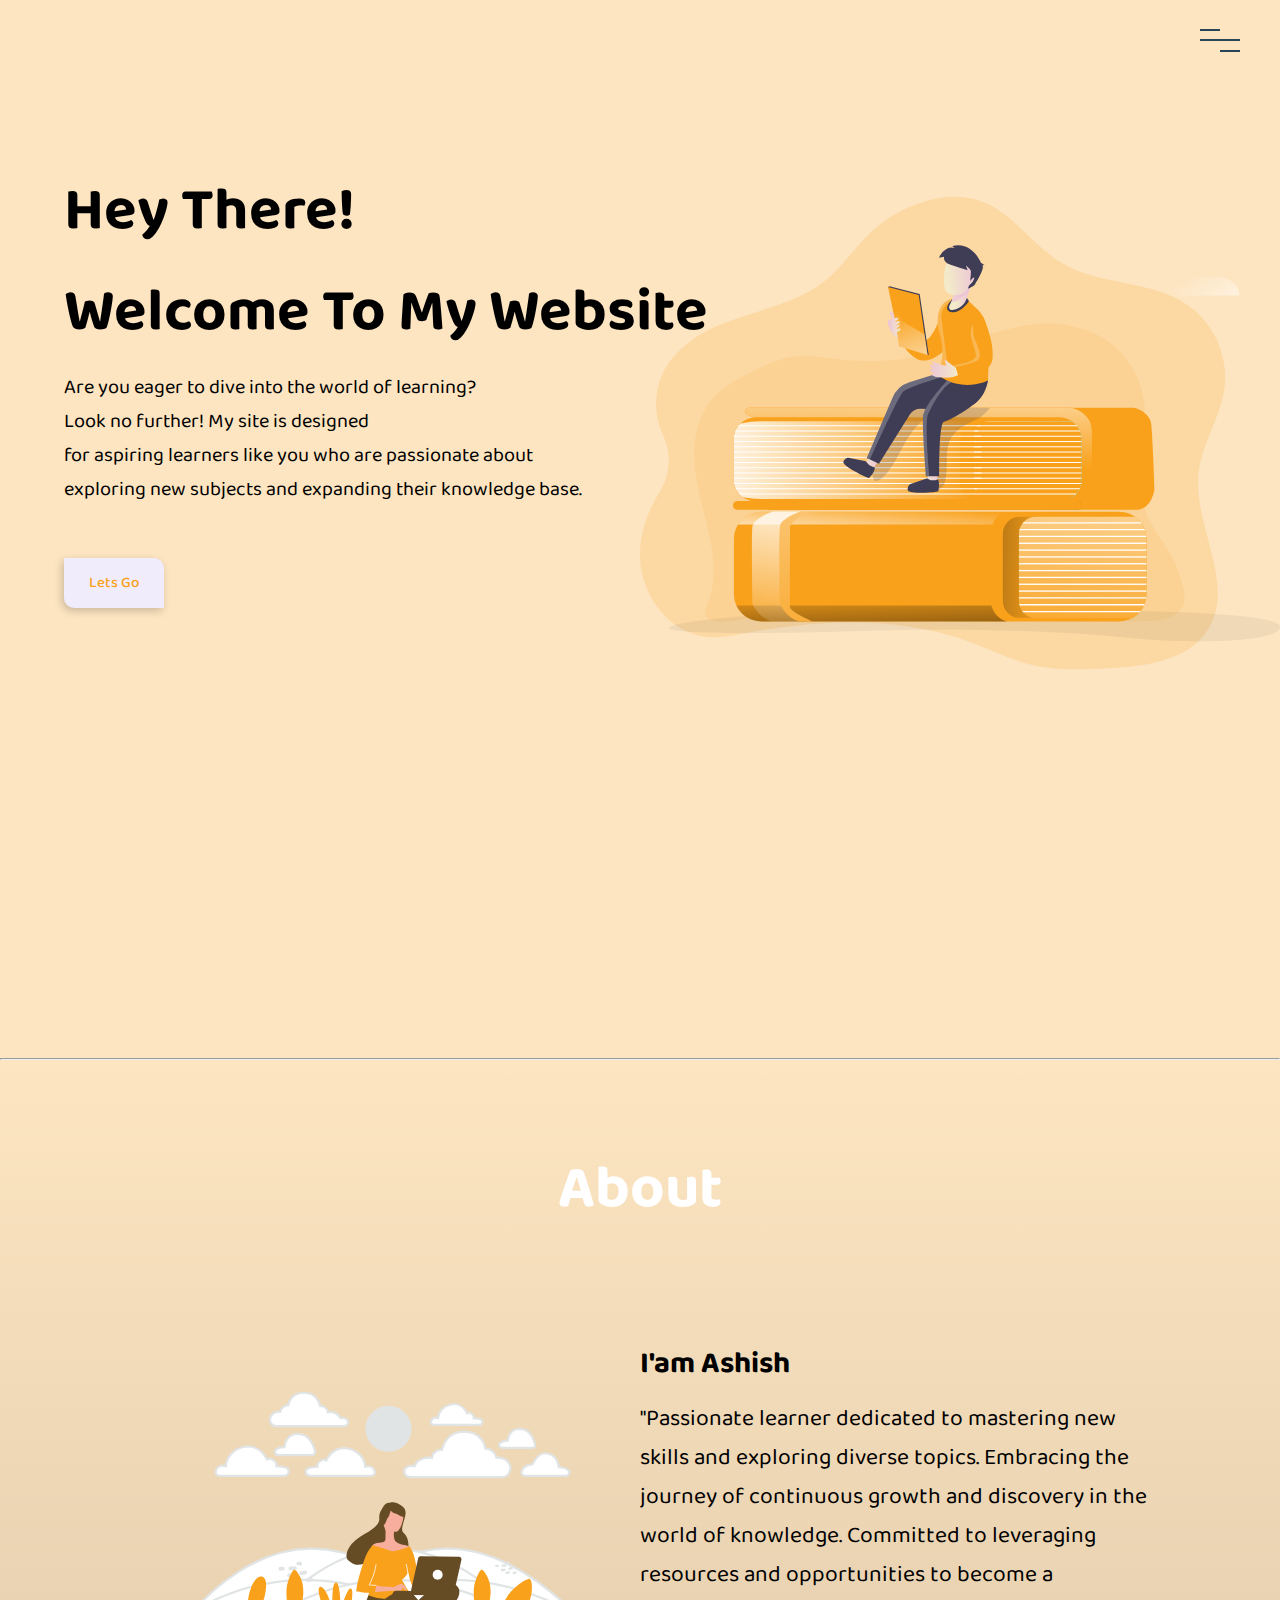
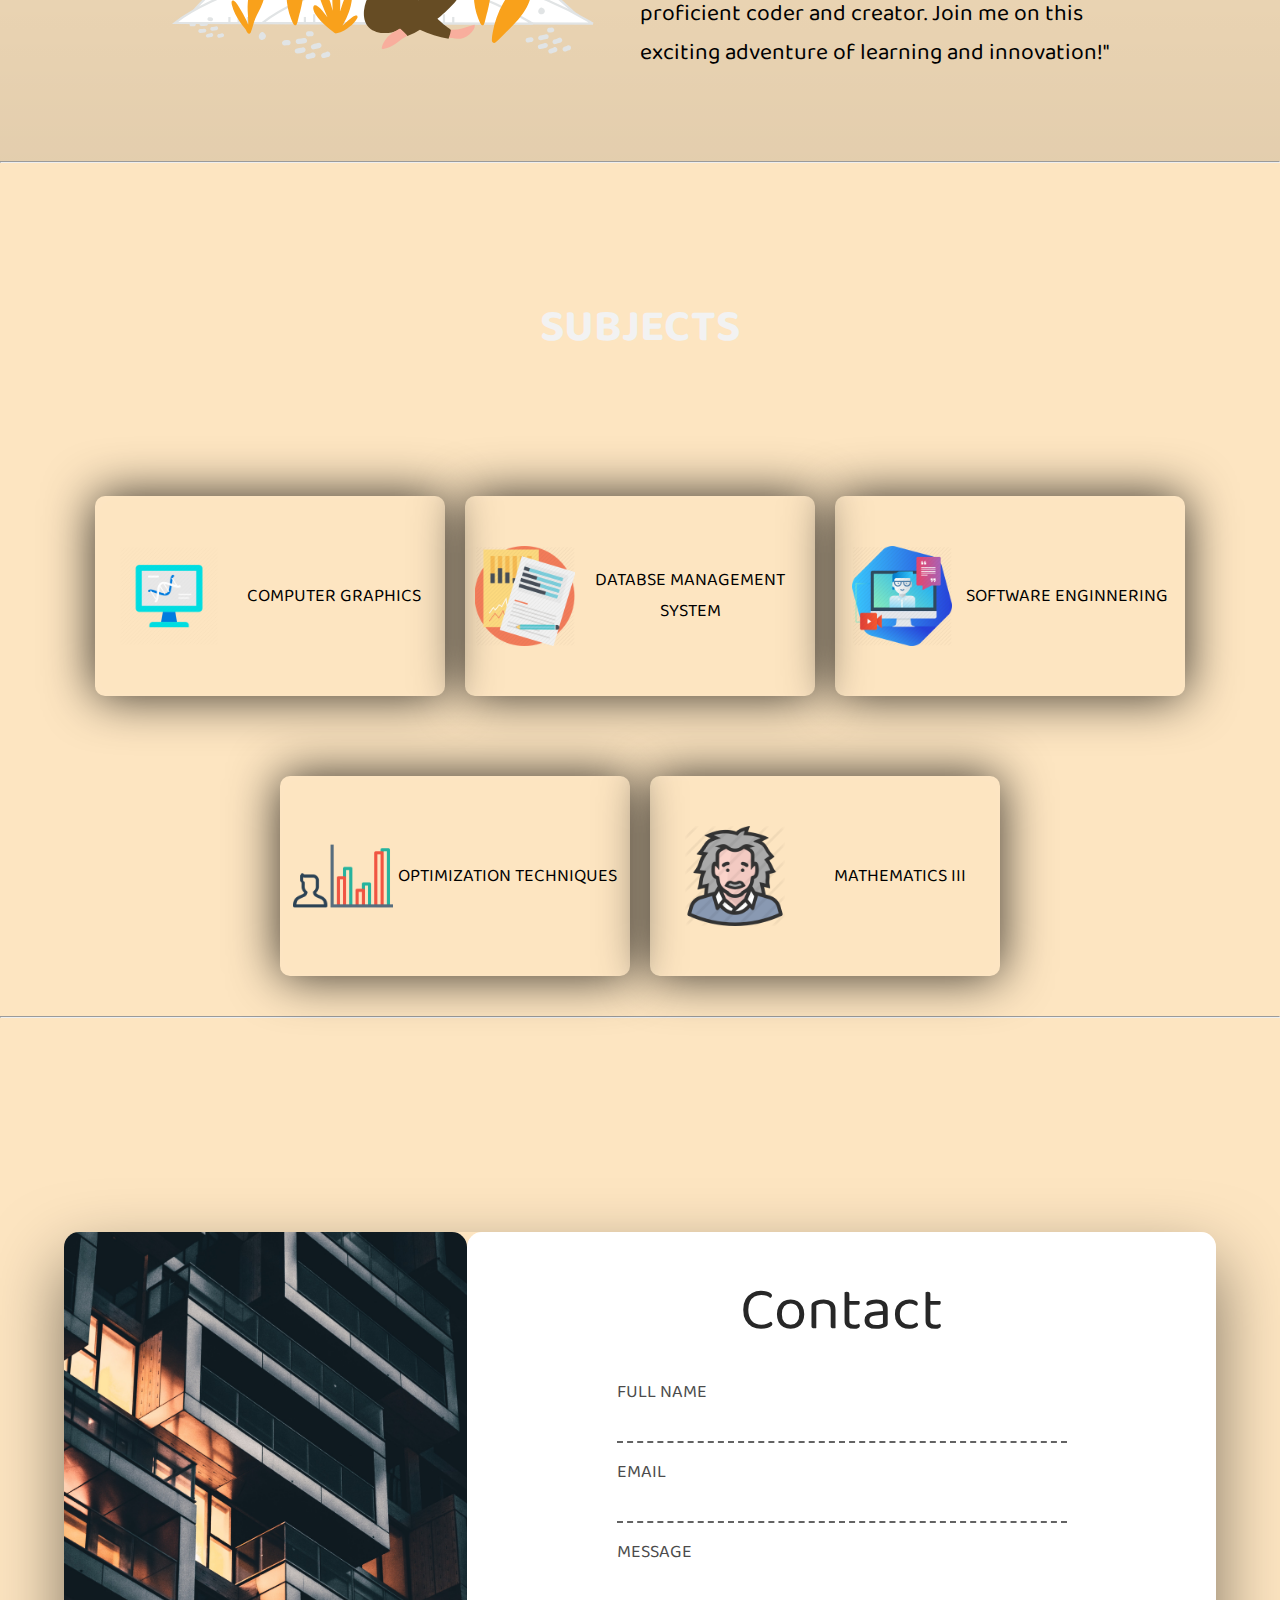
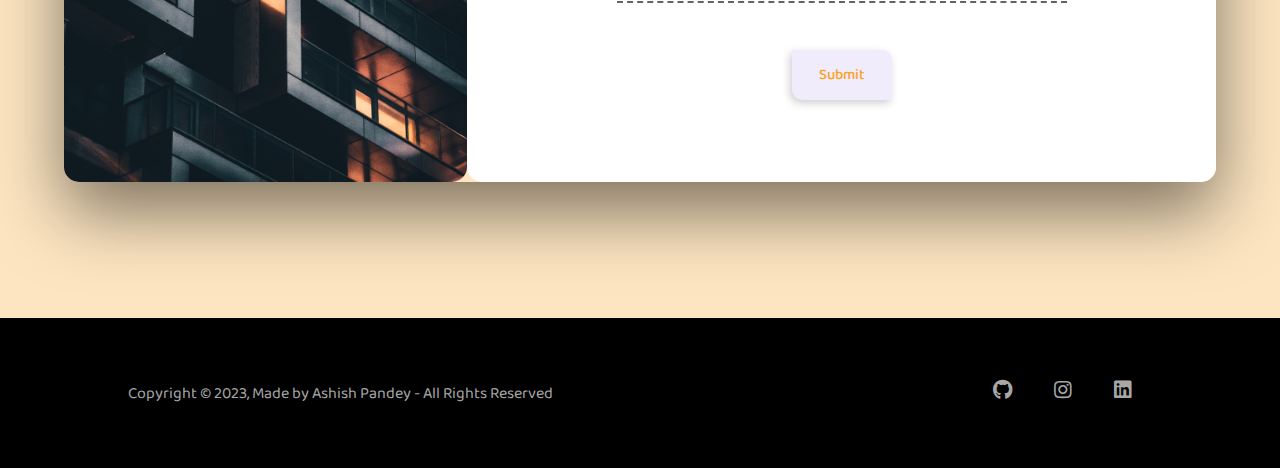
==== commit 0806a68f: "Update index.html" ====
--- a/index.html
+++ b/index.html
@@ -152,7 +152,7 @@
       <footer class="footer">
         <div class="footer-content">
           <p class="copyright">
-            Copyright &copy; 2023, LearnAndWrite - All Rights Reserved
+            Copyright &copy; 2023, Made by Ashish Pandey - All Rights Reserved
           </p>
           <div class="social-list">
             <a href="https://github.com/680ashish"><i class="fab fa-github"></i></a>
